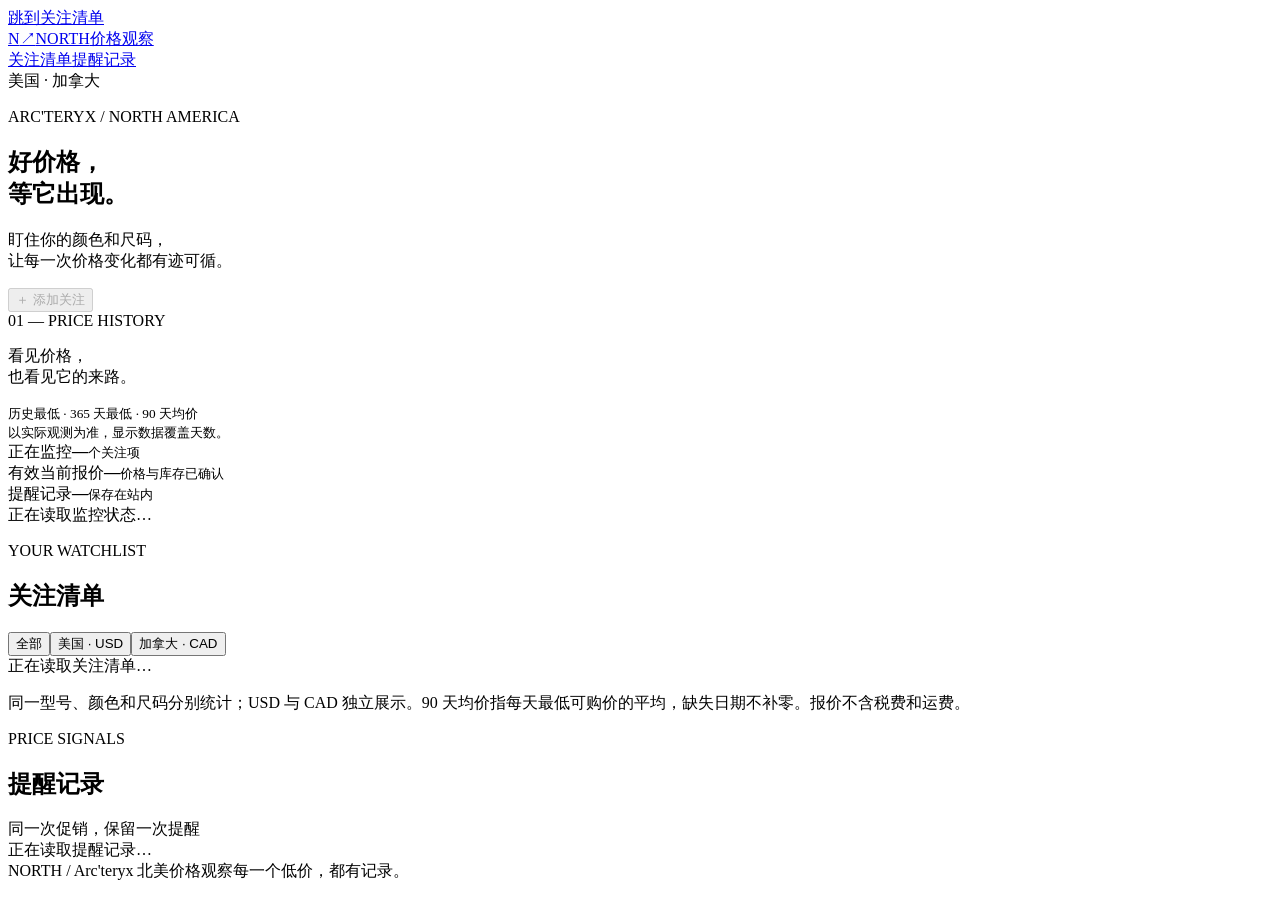
==== src/arcteryx_prices/static/index.html @ 857093c4 "Add North American price monitor and sourced buying guide" ====
<!doctype html>
<html lang="zh-CN">
<head>
  <meta charset="utf-8">
  <meta name="viewport" content="width=device-width, initial-scale=1">
  <meta name="theme-color" content="#203b31">
  <title>North · Arc'teryx 北美价格观察</title>
  <link rel="stylesheet" href="/style.css">
  <script defer src="/app.js"></script>
</head>
<body>
  <a class="skip-link" href="#watch-section">跳到关注清单</a>
  <header class="site-header">
    <a class="wordmark" href="/" aria-label="North 首页"><span class="brand-mark" aria-hidden="true">N<span>↗</span></span><span>NORTH<span class="brand-subtitle">价格观察</span></span></a>
    <nav aria-label="主导航"><a href="#watch-section">关注清单</a><a href="#alert-section">提醒记录</a></nav>
    <div class="region-label"><span class="small-dot" aria-hidden="true"></span>美国 · 加拿大</div>
  </header>

  <main>
    <section class="hero" aria-labelledby="page-title">
      <div class="hero-copy"><p class="eyebrow">ARC'TERYX / NORTH AMERICA</p><h1 id="page-title">好价格，<br>等它出现<span class="accent">。</span></h1><p class="hero-description">盯住你的颜色和尺码，<br class="mobile-break">让每一次价格变化都有迹可循。</p><button class="button button-primary" id="add-watch" type="button" disabled><span aria-hidden="true">＋</span> 添加关注</button></div>
      <aside class="hero-note" aria-label="价格统计说明"><div class="contour" aria-hidden="true"><span></span><span></span><span></span><span></span></div><div class="hero-note-content"><span class="note-index">01 — PRICE HISTORY</span><p>看见价格，<br>也看见它的来路。</p><small>历史最低 · 365 天最低 · 90 天均价<br>以实际观测为准，显示数据覆盖天数。</small></div></aside>
    </section>

    <div id="connection-message" class="connection-message" role="status" aria-live="polite" hidden></div>
    <div id="feedback" class="feedback" role="status" aria-live="polite" hidden></div>

    <section class="summary" aria-label="监控概况">
      <div class="summary-item"><span>正在监控</span><strong id="active-count">—</strong><small>个关注项</small></div>
      <div class="summary-item"><span>有效当前报价</span><strong id="fresh-count">—</strong><small>价格与库存已确认</small></div>
      <div class="summary-item"><span>提醒记录</span><strong id="alert-count">—</strong><small>保存在站内</small></div>
      <div class="summary-sync"><span class="sync-dot" id="sync-dot" aria-hidden="true"></span><span id="sync-label">正在读取监控状态…</span></div>
    </section>

    <section id="watch-section" class="watch-section" aria-labelledby="watch-title">
      <div class="section-heading"><div><p class="eyebrow">YOUR WATCHLIST</p><h2 id="watch-title">关注清单 <span id="watch-count" class="heading-count"></span></h2></div><div class="market-filter" role="group" aria-label="按市场筛选"><button class="filter active" type="button" data-market="all" aria-pressed="true">全部</button><button class="filter" type="button" data-market="US" aria-pressed="false">美国 · USD</button><button class="filter" type="button" data-market="CA" aria-pressed="false">加拿大 · CAD</button></div></div>
      <div id="watch-list" class="watch-list" aria-live="polite" aria-busy="true"><div class="loading-state">正在读取关注清单…</div></div>
      <p class="method-note">同一型号、颜色和尺码分别统计；USD 与 CAD 独立展示。90 天均价指每天最低可购价的平均，缺失日期不补零。报价不含税费和运费。</p>
    </section>

    <section id="alert-section" class="alert-section" aria-labelledby="alert-title"><div class="section-heading"><div><p class="eyebrow">PRICE SIGNALS</p><h2 id="alert-title">提醒记录</h2></div><span class="section-description">同一次促销，保留一次提醒</span></div><div id="alert-list" class="alert-list" aria-live="polite"><div class="loading-state">正在读取提醒记录…</div></div></section>
  </main>

  <footer class="site-footer"><span>NORTH / Arc'teryx 北美价格观察</span><span>每一个低价，都有记录。</span></footer>

  <dialog id="watch-dialog" aria-labelledby="dialog-title">
    <div class="dialog-heading"><div><p class="eyebrow">START WATCHING</p><h2 id="dialog-title">关注一个具体尺码</h2></div><button id="close-dialog" class="icon-button" type="button" aria-label="关闭添加关注窗口">×</button></div>
    <p class="dialog-description">粘贴 Arc'teryx 官网或 Outlet 的美国、加拿大商品链接，再选择你想关注的颜色和尺码。</p>
    <form id="watch-form">
      <div class="field"><label for="watch-url">商品链接</label><input id="watch-url" name="url" type="url" required autocomplete="url" placeholder="https://outlet.arcteryx.com/us/en/shop/…" aria-describedby="market-hint"><small id="market-hint">市场与币种将根据商品链接确定。</small></div>
      <div class="discovery-actions"><button id="discover-variants" class="button button-secondary" type="button" disabled>读取颜色和尺码 <span aria-hidden="true">↗</span></button><span id="discovery-status" role="status" aria-live="polite"></span></div>
      <div class="field" id="variant-field" hidden><label for="variant-select">选择具体颜色与尺码</label><select id="variant-select"><option value="">请选择一个变体</option></select><small>只列出页面中能够明确确认身份的变体。</small></div>
      <div class="field"><label for="watch-label">关注名称 <span class="optional">可选</span></label><input id="watch-label" name="label" maxlength="120" placeholder="给这件装备起个容易辨认的名字"></div>
      <details id="manual-fields" class="manual-fields"><summary>手动填写 SKU、颜色和尺码</summary><p>无法自动读取时，可根据商品页手动填写；后续检查仍需确认变体身份。</p>
      <div class="field"><label for="watch-sku">变体 SKU</label><input id="watch-sku" name="sku" required maxlength="160" spellcheck="false" placeholder="与目标颜色、尺码对应的完整 SKU"></div>
      <div class="form-row"><div class="field"><label for="watch-color">颜色</label><input id="watch-color" name="color" required maxlength="120" placeholder="与商品页中的颜色名称一致"></div><div class="field"><label for="watch-size">尺码</label><input id="watch-size" name="size" required maxlength="80" placeholder="例如 M 或 One Size"></div></div>
      </details>
      <div class="form-row"><div class="field"><label for="watch-rule">何时提醒我</label><select id="watch-rule" name="rule"><option value="target">达到目标价</option><option value="new_low">出现已观测新低</option><option value="restock">从缺货变为有货</option></select></div><div class="field"><label for="watch-interval">检查间隔</label><select id="watch-interval" name="interval_minutes"><option value="30">每 30 分钟</option><option value="60" selected>每 60 分钟</option><option value="120">每 2 小时</option><option value="1440">每天</option></select></div></div>
      <div class="field" id="target-field"><label for="watch-target" id="target-label">目标价</label><div class="price-input"><span id="target-currency">USD / CAD</span><input id="watch-target" name="target" type="text" inputmode="decimal" required pattern="[0-9]+([.][0-9]{1,2})?" placeholder="0.00" aria-describedby="target-hint"></div><small id="target-hint">商品单价，不含税费和运费。价格达到或低于目标时提醒。</small></div>
      <p id="rule-hint" class="rule-hint" hidden></p>
      <p id="form-error" class="form-error" role="alert" hidden></p>
      <div class="form-footer"><p>提醒会保存在本站的「提醒记录」中。</p><button id="save-watch" class="button button-primary" type="submit">开始关注 <span aria-hidden="true">↗</span></button></div>
    </form>
  </dialog>
</body>
</html>
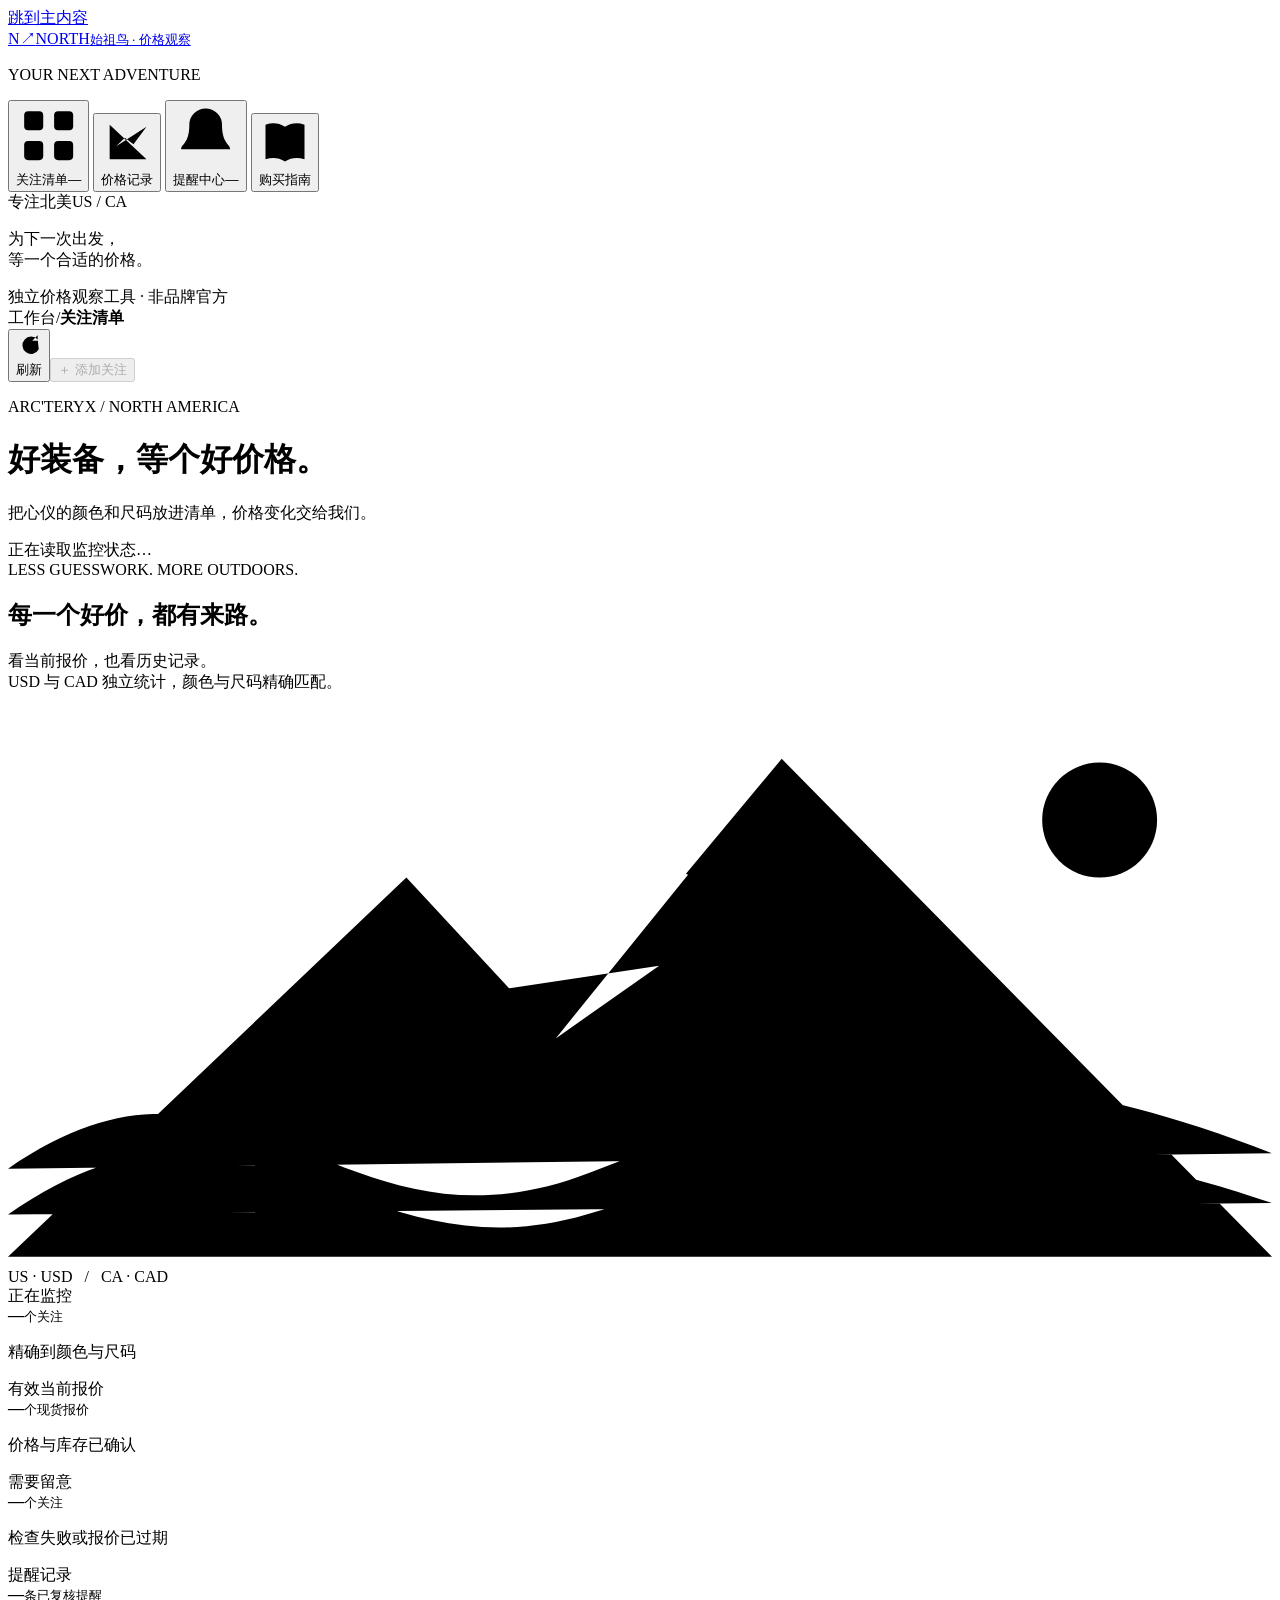
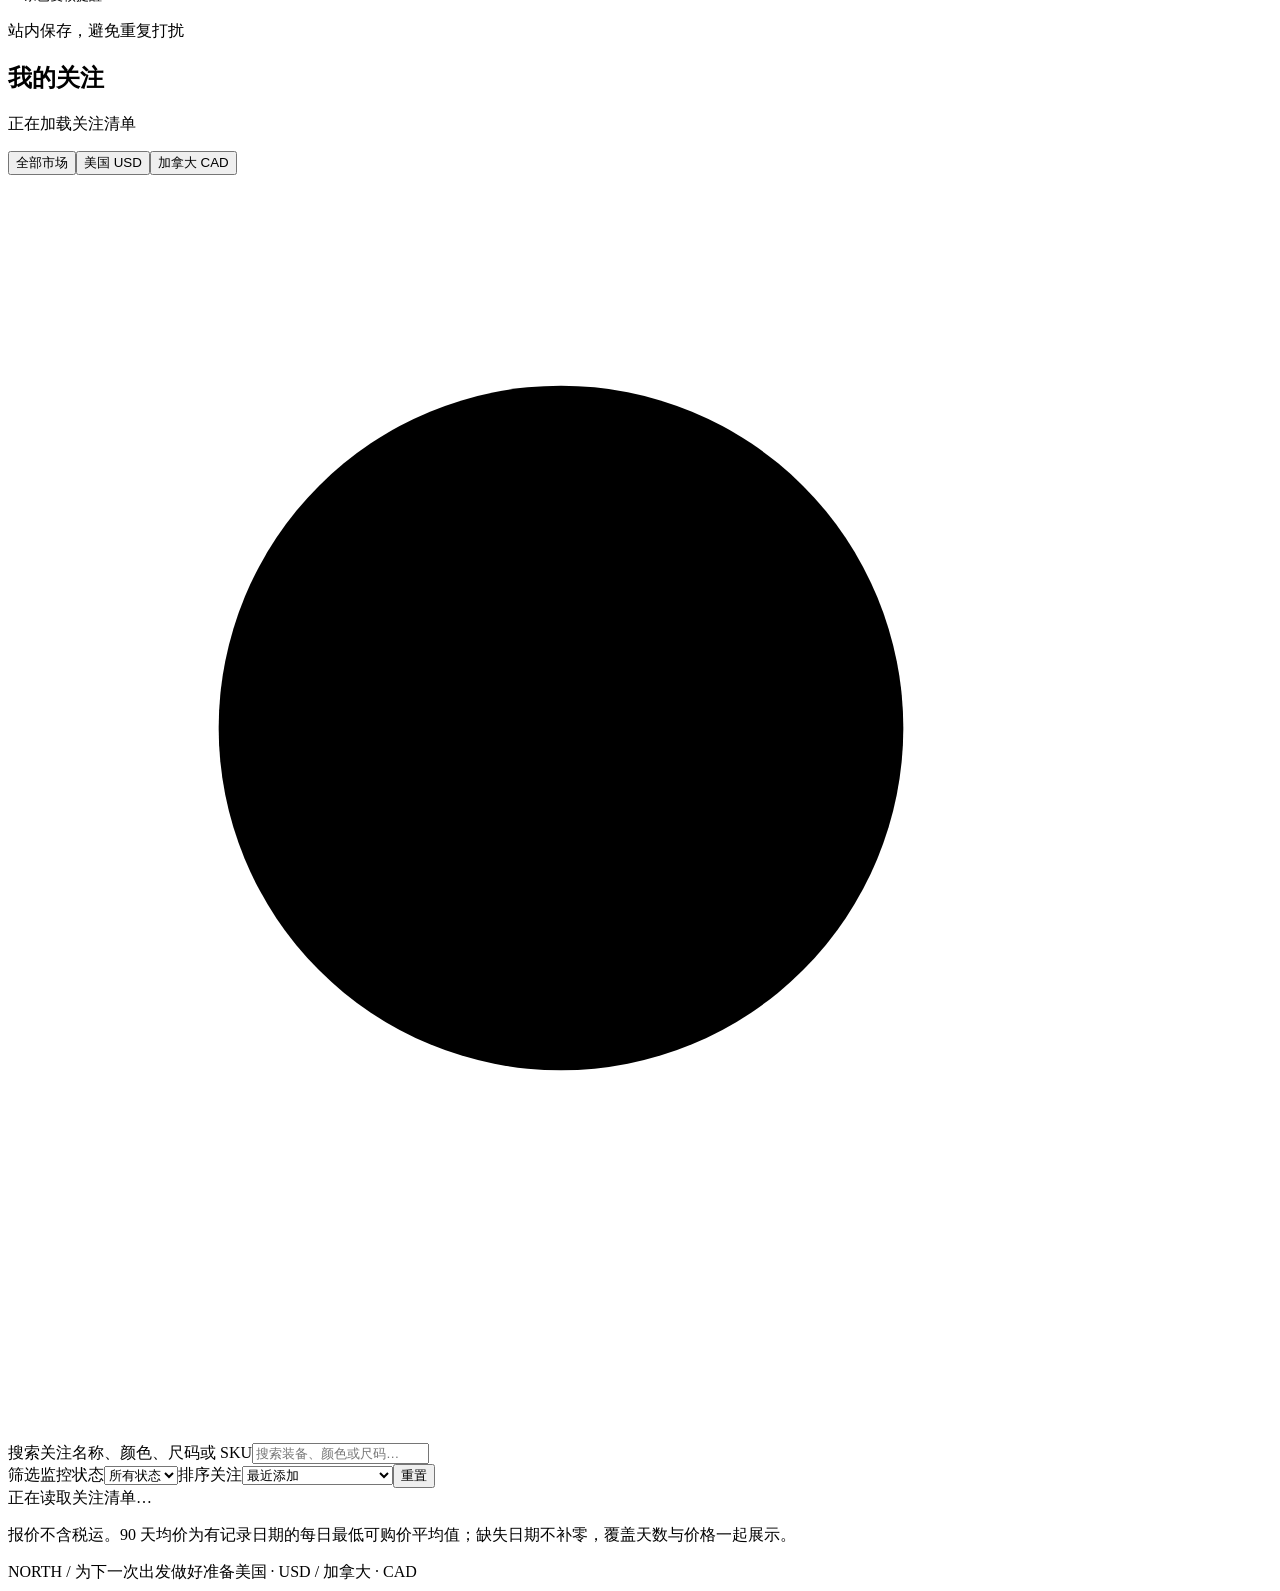
==== commit 2e8fea2c: "Build responsive monitoring dashboard with history and alert settings" ====
--- a/src/arcteryx_prices/static/index.html
+++ b/src/arcteryx_prices/static/index.html
@@ -3,64 +3,79 @@
 <head>
   <meta charset="utf-8">
   <meta name="viewport" content="width=device-width, initial-scale=1">
-  <meta name="theme-color" content="#203b31">
-  <title>North · Arc'teryx 北美价格观察</title>
+  <meta name="theme-color" content="#173d33">
+  <meta name="description" content="关注始祖鸟在美国与加拿大的具体颜色和尺码，查看价格历史，接收可靠的降价与补货提醒。">
+  <title>NORTH — 始祖鸟北美价格观察</title>
   <link rel="stylesheet" href="/style.css">
   <script defer src="/app.js"></script>
 </head>
 <body>
-  <a class="skip-link" href="#watch-section">跳到关注清单</a>
-  <header class="site-header">
-    <a class="wordmark" href="/" aria-label="North 首页"><span class="brand-mark" aria-hidden="true">N<span>↗</span></span><span>NORTH<span class="brand-subtitle">价格观察</span></span></a>
-    <nav aria-label="主导航"><a href="#watch-section">关注清单</a><a href="#alert-section">提醒记录</a></nav>
-    <div class="region-label"><span class="small-dot" aria-hidden="true"></span>美国 · 加拿大</div>
-  </header>
+  <a class="skip-link" href="#main-content">跳到主内容</a>
+  <aside class="sidebar" aria-label="工作台导航">
+    <a class="wordmark" href="#overview" aria-label="North 价格观察首页"><span class="brand-mark" aria-hidden="true">N↗</span><span>NORTH<small>始祖鸟 · 价格观察</small></span></a>
+    <p class="sidebar-caption">YOUR NEXT ADVENTURE</p>
+    <nav class="main-nav" aria-label="主导航">
+      <button class="nav-item active" type="button" data-view="overview" aria-current="page"><svg viewBox="0 0 24 24" aria-hidden="true"><rect x="3" y="3" width="7" height="7" rx="1.5"/><rect x="14" y="3" width="7" height="7" rx="1.5"/><rect x="3" y="14" width="7" height="7" rx="1.5"/><rect x="14" y="14" width="7" height="7" rx="1.5"/></svg><span>关注清单</span><span id="nav-watch-count" class="nav-count">—</span></button>
+      <button class="nav-item" type="button" data-view="history"><svg viewBox="0 0 24 24" aria-hidden="true"><path d="M4 4v16h17M7 14l4-4 4 3 6-8"/></svg><span>价格记录</span></button>
+      <button class="nav-item" type="button" data-view="alerts"><svg viewBox="0 0 24 24" aria-hidden="true"><path d="M18 8a6 6 0 0 0-12 0c0 7-3 7-3 9h18c0-2-3-2-3-9M9 21h6"/></svg><span>提醒中心</span><span id="nav-alert-count" class="nav-count">—</span></button>
+      <button class="nav-item" type="button" data-view="guide"><svg viewBox="0 0 24 24" aria-hidden="true"><path d="M12 5v16M12 5C9 3 6 3 3 4v16c3-1 6-1 9 1 3-2 6-2 9-1V4c-3-1-6-1-9 1Z"/></svg><span>购买指南</span></button>
+    </nav>
+    <div class="sidebar-bottom"><div class="scope-badge"><span class="small-dot" aria-hidden="true"></span>专注北美<span>US / CA</span></div><p>为下一次出发，<br>等一个合适的价格。</p><span class="sidebar-footnote">独立价格观察工具 · 非品牌官方</span></div>
+  </aside>
 
-  <main>
-    <section class="hero" aria-labelledby="page-title">
-      <div class="hero-copy"><p class="eyebrow">ARC'TERYX / NORTH AMERICA</p><h1 id="page-title">好价格，<br>等它出现<span class="accent">。</span></h1><p class="hero-description">盯住你的颜色和尺码，<br class="mobile-break">让每一次价格变化都有迹可循。</p><button class="button button-primary" id="add-watch" type="button" disabled><span aria-hidden="true">＋</span> 添加关注</button></div>
-      <aside class="hero-note" aria-label="价格统计说明"><div class="contour" aria-hidden="true"><span></span><span></span><span></span><span></span></div><div class="hero-note-content"><span class="note-index">01 — PRICE HISTORY</span><p>看见价格，<br>也看见它的来路。</p><small>历史最低 · 365 天最低 · 90 天均价<br>以实际观测为准，显示数据覆盖天数。</small></div></aside>
-    </section>
+  <div class="workspace">
+    <header class="topbar"><div class="breadcrumb"><span>工作台</span><span aria-hidden="true">/</span><strong id="view-title">关注清单</strong></div><div class="topbar-actions"><button id="refresh-state" type="button" class="compact-button refresh-button" aria-label="刷新监控状态"><svg viewBox="0 0 24 24" aria-hidden="true"><path d="M20 7a8 8 0 1 0 1 9M20 3v5h-5"/></svg><span>刷新</span></button><button class="button button-primary" id="add-watch" type="button" disabled><span aria-hidden="true">＋</span> 添加关注</button></div></header>
+    <main id="main-content" tabindex="-1">
+      <div class="page-intro"><div><p class="eyebrow">ARC'TERYX / NORTH AMERICA</p><h1>好装备，等个好价格<span>。</span></h1><p id="view-subtitle">把心仪的颜色和尺码放进清单，价格变化交给我们。</p></div><div class="sync-status"><span class="sync-dot" id="sync-dot" aria-hidden="true"></span><span id="sync-label">正在读取监控状态…</span></div></div>
+      <div id="connection-message" class="connection-message" role="status" aria-live="polite" hidden></div>
+      <div id="feedback" class="feedback" role="status" aria-live="polite" hidden></div>
 
-    <div id="connection-message" class="connection-message" role="status" aria-live="polite" hidden></div>
-    <div id="feedback" class="feedback" role="status" aria-live="polite" hidden></div>
+      <section class="view-panel" id="view-overview" aria-label="关注清单">
+        <div class="overview-banner"><div><span class="banner-kicker">LESS GUESSWORK. MORE OUTDOORS.</span><h2>每一个好价，都有来路。</h2><p>看当前报价，也看历史记录。<br class="mobile-break"> USD 与 CAD 独立统计，颜色与尺码精确匹配。</p></div><div class="banner-art" aria-hidden="true"><svg viewBox="0 0 330 145"><path d="M0 143 104 44 143 86 202 13 330 143M64 83l40-39 39 42 27-19M177 43l25-30 54 57-32-12-20 9-17-19M0 120c62-43 85 27 152 1s106-33 178-5M0 132c63-44 90 18 151 0s106-28 179-3"/><circle cx="285" cy="29" r="15"/></svg><span>US · USD &nbsp; / &nbsp; CA · CAD</span></div></div>
+        <section class="summary" aria-label="监控概况">
+          <div class="summary-item"><span>正在监控</span><div><strong id="active-count">—</strong><small>个关注</small></div><p>精确到颜色与尺码</p></div>
+          <div class="summary-item"><span>有效当前报价</span><div><strong id="fresh-count">—</strong><small>个现货报价</small></div><p>价格与库存已确认</p></div>
+          <div class="summary-item"><span>需要留意</span><div><strong id="attention-count">—</strong><small>个关注</small></div><p>检查失败或报价已过期</p></div>
+          <div class="summary-item"><span>提醒记录</span><div><strong id="alert-count">—</strong><small>条已复核提醒</small></div><p>站内保存，避免重复打扰</p></div>
+        </section>
+        <section id="watch-section" aria-labelledby="watch-title">
+          <div class="section-heading"><div><h2 id="watch-title">我的关注 <span id="watch-count" class="heading-count"></span></h2><p class="section-description" id="result-count">正在加载关注清单</p></div><div class="market-filter" role="group" aria-label="按市场筛选"><button class="filter active" type="button" data-market="all" aria-pressed="true">全部市场</button><button class="filter" type="button" data-market="US" aria-pressed="false">美国 <span>USD</span></button><button class="filter" type="button" data-market="CA" aria-pressed="false">加拿大 <span>CAD</span></button></div></div>
+          <div class="watch-toolbar"><div class="search-field"><svg viewBox="0 0 24 24" aria-hidden="true"><circle cx="10.5" cy="10.5" r="6.5"/><path d="m16 16 5 5"/></svg><label class="sr-only" for="watch-search">搜索关注名称、颜色、尺码或 SKU</label><input id="watch-search" type="search" placeholder="搜索装备、颜色或尺码…" autocomplete="off"></div><div class="toolbar-options"><label class="sr-only" for="status-filter">筛选监控状态</label><select id="status-filter"><option value="all">所有状态</option><option value="in_stock">当前有货</option><option value="out_of_stock">当前缺货</option><option value="attention">需要留意</option><option value="paused">已暂停</option></select><label class="sr-only" for="sort-watches">排序关注</label><select id="sort-watches"><option value="recent">最近添加</option><option value="name">名称排序</option><option value="price_asc">价格升序 · 按币种分组</option></select><button id="reset-filters" class="text-button" type="button">重置</button></div></div>
+          <div id="watch-list" class="watch-list" aria-busy="true"><div class="loading-state">正在读取关注清单…</div></div>
+          <p class="method-note">报价不含税运。90 天均价为有记录日期的每日最低可购价平均值；缺失日期不补零，覆盖天数与价格一起展示。</p>
+        </section>
+      </section>
 
-    <section class="summary" aria-label="监控概况">
-      <div class="summary-item"><span>正在监控</span><strong id="active-count">—</strong><small>个关注项</small></div>
-      <div class="summary-item"><span>有效当前报价</span><strong id="fresh-count">—</strong><small>价格与库存已确认</small></div>
-      <div class="summary-item"><span>提醒记录</span><strong id="alert-count">—</strong><small>保存在站内</small></div>
-      <div class="summary-sync"><span class="sync-dot" id="sync-dot" aria-hidden="true"></span><span id="sync-label">正在读取监控状态…</span></div>
-    </section>
+      <section class="view-panel" id="view-history" aria-labelledby="history-title" hidden><div class="section-heading"><div><p class="eyebrow">EVERY PRICE HAS A HISTORY</p><h2 id="history-title">价格记录</h2><p class="section-description">选一件装备，看看它的价格走过了哪些日子。</p></div></div><div class="history-picker"><label for="history-watch">选择关注的商品</label><select id="history-watch"><option value="">等待加载关注清单</option></select><span>市场、颜色和尺码分别记录</span></div><div id="history-content" class="history-panel"><div class="loading-state">正在读取价格记录…</div></div><div class="data-note"><span class="note-symbol" aria-hidden="true">i</span><p>“已观测最低”只代表开始追踪后的记录。数据未满 90 / 365 天时会显示实际覆盖天数，空白日期不代表零元或价格未变。</p></div></section>
 
-    <section id="watch-section" class="watch-section" aria-labelledby="watch-title">
-      <div class="section-heading"><div><p class="eyebrow">YOUR WATCHLIST</p><h2 id="watch-title">关注清单 <span id="watch-count" class="heading-count"></span></h2></div><div class="market-filter" role="group" aria-label="按市场筛选"><button class="filter active" type="button" data-market="all" aria-pressed="true">全部</button><button class="filter" type="button" data-market="US" aria-pressed="false">美国 · USD</button><button class="filter" type="button" data-market="CA" aria-pressed="false">加拿大 · CAD</button></div></div>
-      <div id="watch-list" class="watch-list" aria-live="polite" aria-busy="true"><div class="loading-state">正在读取关注清单…</div></div>
-      <p class="method-note">同一型号、颜色和尺码分别统计；USD 与 CAD 独立展示。90 天均价指每天最低可购价的平均，缺失日期不补零。报价不含税费和运费。</p>
-    </section>
+      <section class="view-panel" id="view-alerts" aria-labelledby="alert-title" hidden><div class="section-heading"><div><p class="eyebrow">PRICE SIGNALS</p><h2 id="alert-title">提醒中心</h2><p class="section-description">达到目标价、出现已观测新低，或心仪的尺码重新有货。</p></div><span class="pill">发送前再次核对价格与库存</span></div><div class="alerts-explainer"><span class="alert-explainer-icon" aria-hidden="true">↘</span><p>好消息，留在这里。<small>同一次促销只提醒一次。当前提醒保存在站内。</small></p></div><div id="alert-list" class="alert-list" aria-live="polite"><div class="loading-state">正在读取提醒记录…</div></div></section>
 
-    <section id="alert-section" class="alert-section" aria-labelledby="alert-title"><div class="section-heading"><div><p class="eyebrow">PRICE SIGNALS</p><h2 id="alert-title">提醒记录</h2></div><span class="section-description">同一次促销，保留一次提醒</span></div><div id="alert-list" class="alert-list" aria-live="polite"><div class="loading-state">正在读取提醒记录…</div></div></section>
-  </main>
-
-  <footer class="site-footer"><span>NORTH / Arc'teryx 北美价格观察</span><span>每一个低价，都有记录。</span></footer>
+      <section class="view-panel" id="view-guide" aria-labelledby="guide-title" hidden><div class="guide-intro"><p class="eyebrow">THE FIELD NOTES</p><h2 id="guide-title">买对，比买便宜更重要。</h2><p>从试穿、选渠道，到判断价格。<br>这是一份只关注美国与加拿大的购买笔记。</p><a class="button button-primary" href="https://github.com/Gink5814/arcteryx/blob/codex/north-america-price-monitor/docs/north-america-buying-guide.md" target="_blank" rel="noopener noreferrer">阅读完整攻略与来源 <span aria-hidden="true">↗</span></a></div><div class="guide-grid">
+        <article class="guide-card"><span class="guide-number">01</span><h3>先定用途，再确认版型</h3><p>带着实际内搭试穿，检查袖长、下摆和叠穿空间。同名款可能更新面料或版型，旧款评价也要核对版本。</p><a href="https://arcteryx.com/us/en/help/sizing" target="_blank" rel="noopener noreferrer">官方尺码与版型说明 ↗</a></article>
+        <article class="guide-card"><span class="guide-number">02</span><h3>Outlet 低价，先看退货条件</h3><p>北美官方 Outlet 购买通常为 Final Sale。拿不准尺码时，应把可退货性也计入成本。</p><a href="https://arcteryx.com/us/en/help/terms-and-conditions" target="_blank" rel="noopener noreferrer">官方销售与退货条款 ↗</a></article>
+        <article class="guide-card"><span class="guide-number">03</span><h3>USD 和 CAD，分开看</h3><p>先比较当地站的结账总价。跨境订单还要核对汇率、银行费用、税运与配送资格，数字更小不一定更划算。</p><a href="https://arcteryx.com/ca/en/help/shipping" target="_blank" rel="noopener noreferrer">加拿大官方配送说明 ↗</a></article>
+        <article class="guide-card"><span class="guide-number">04</span><h3>等目标价，也给出发留余量</h3><p>设置自己愿意支付的价格，不依赖未经核实的固定折扣日历。官网不提供购买后价差调整，付款前再次核对条款。</p><a href="https://arcteryx.com/us/en/help/faq" target="_blank" rel="noopener noreferrer">官方常见问题与价差政策 ↗</a></article>
+      </div><p class="method-note">依据 2026-10-26 核实的官方资料整理，具体政策以购买时适用条款为准。完整攻略区分官方规则、用户个案与我们的建议，并附 14 个已读取来源。</p></section>
+    </main>
+    <footer class="site-footer"><span>NORTH <span class="footer-separator">/</span> 为下一次出发做好准备</span><span>美国 · USD <span class="footer-separator">/</span> 加拿大 · CAD</span></footer>
+  </div>
 
   <dialog id="watch-dialog" aria-labelledby="dialog-title">
-    <div class="dialog-heading"><div><p class="eyebrow">START WATCHING</p><h2 id="dialog-title">关注一个具体尺码</h2></div><button id="close-dialog" class="icon-button" type="button" aria-label="关闭添加关注窗口">×</button></div>
-    <p class="dialog-description">粘贴 Arc'teryx 官网或 Outlet 的美国、加拿大商品链接，再选择你想关注的颜色和尺码。</p>
+    <div class="dialog-heading"><div><p class="eyebrow">ADD TO YOUR WATCHLIST</p><h2 id="dialog-title">下一件心仪的装备</h2></div><button id="close-dialog" class="icon-button" type="button" aria-label="关闭添加关注窗口">×</button></div>
+    <p class="dialog-description">粘贴官网或 Outlet 的美国、加拿大商品链接，再选择具体颜色和尺码。</p>
     <form id="watch-form">
-      <div class="field"><label for="watch-url">商品链接</label><input id="watch-url" name="url" type="url" required autocomplete="url" placeholder="https://outlet.arcteryx.com/us/en/shop/…" aria-describedby="market-hint"><small id="market-hint">市场与币种将根据商品链接确定。</small></div>
+      <div class="field"><label for="watch-url">商品链接</label><input id="watch-url" name="url" type="url" required autocomplete="url" placeholder="https://arcteryx.com/us/en/shop/…" aria-describedby="market-hint"><small id="market-hint">市场与币种将根据商品链接确定。</small></div>
       <div class="discovery-actions"><button id="discover-variants" class="button button-secondary" type="button" disabled>读取颜色和尺码 <span aria-hidden="true">↗</span></button><span id="discovery-status" role="status" aria-live="polite"></span></div>
-      <div class="field" id="variant-field" hidden><label for="variant-select">选择具体颜色与尺码</label><select id="variant-select"><option value="">请选择一个变体</option></select><small>只列出页面中能够明确确认身份的变体。</small></div>
-      <div class="field"><label for="watch-label">关注名称 <span class="optional">可选</span></label><input id="watch-label" name="label" maxlength="120" placeholder="给这件装备起个容易辨认的名字"></div>
-      <details id="manual-fields" class="manual-fields"><summary>手动填写 SKU、颜色和尺码</summary><p>无法自动读取时，可根据商品页手动填写；后续检查仍需确认变体身份。</p>
-      <div class="field"><label for="watch-sku">变体 SKU</label><input id="watch-sku" name="sku" required maxlength="160" spellcheck="false" placeholder="与目标颜色、尺码对应的完整 SKU"></div>
-      <div class="form-row"><div class="field"><label for="watch-color">颜色</label><input id="watch-color" name="color" required maxlength="120" placeholder="与商品页中的颜色名称一致"></div><div class="field"><label for="watch-size">尺码</label><input id="watch-size" name="size" required maxlength="80" placeholder="例如 M 或 One Size"></div></div>
-      </details>
-      <div class="form-row"><div class="field"><label for="watch-rule">何时提醒我</label><select id="watch-rule" name="rule"><option value="target">达到目标价</option><option value="new_low">出现已观测新低</option><option value="restock">从缺货变为有货</option></select></div><div class="field"><label for="watch-interval">检查间隔</label><select id="watch-interval" name="interval_minutes"><option value="30">每 30 分钟</option><option value="60" selected>每 60 分钟</option><option value="120">每 2 小时</option><option value="1440">每天</option></select></div></div>
-      <div class="field" id="target-field"><label for="watch-target" id="target-label">目标价</label><div class="price-input"><span id="target-currency">USD / CAD</span><input id="watch-target" name="target" type="text" inputmode="decimal" required pattern="[0-9]+([.][0-9]{1,2})?" placeholder="0.00" aria-describedby="target-hint"></div><small id="target-hint">商品单价，不含税费和运费。价格达到或低于目标时提醒。</small></div>
-      <p id="rule-hint" class="rule-hint" hidden></p>
-      <p id="form-error" class="form-error" role="alert" hidden></p>
-      <div class="form-footer"><p>提醒会保存在本站的「提醒记录」中。</p><button id="save-watch" class="button button-primary" type="submit">开始关注 <span aria-hidden="true">↗</span></button></div>
+      <div class="field" id="variant-field" hidden><label for="variant-select">选择颜色与尺码</label><select id="variant-select"><option value="">请选择一个变体</option></select><small>只列出页面中能够明确确认身份的变体。</small></div>
+      <div class="field"><label for="watch-label">关注名称 <span class="optional">可选</span></label><input id="watch-label" name="label" maxlength="120" placeholder="例如：下次徒步的防雨外套"></div>
+      <details id="manual-fields" class="manual-fields"><summary>手动填写商品信息</summary><p>无法自动读取时，可按商品页填写 SKU、颜色和尺码，后续检查仍会确认身份。</p><div class="field"><label for="watch-sku">变体 SKU</label><input id="watch-sku" name="sku" required maxlength="160" spellcheck="false" placeholder="与颜色和尺码对应的完整 SKU"></div><div class="form-row"><div class="field"><label for="watch-color">颜色</label><input id="watch-color" name="color" required maxlength="120" placeholder="商品页上的颜色名称"></div><div class="field"><label for="watch-size">尺码</label><input id="watch-size" name="size" required maxlength="80" placeholder="例如 M 或 One Size"></div></div></details>
+      <div class="form-row"><div class="field"><label for="watch-rule">何时提醒</label><select id="watch-rule" name="rule"><option value="target">达到目标价</option><option value="new_low">出现已观测新低</option><option value="restock">从缺货变为有货</option></select></div><div class="field"><label for="watch-interval">检查频率</label><select id="watch-interval" name="interval_minutes"><option value="30">每 30 分钟</option><option value="60" selected>每 60 分钟</option><option value="120">每 2 小时</option><option value="1440">每天</option></select></div></div>
+      <div class="field" id="target-field"><label for="watch-target" id="target-label">目标价</label><div class="price-input"><span id="target-currency">USD / CAD</span><input id="watch-target" name="target" type="text" inputmode="decimal" required pattern="[0-9]+([.][0-9]{1,2})?" placeholder="0.00" aria-describedby="target-hint"></div><small id="target-hint">商品单价，不含税运。达到或低于目标时提醒。</small></div>
+      <p id="rule-hint" class="rule-hint" hidden></p><p id="form-error" class="form-error" role="alert" hidden></p>
+      <div class="form-footer"><p>提醒保存在本站的提醒中心。</p><button id="save-watch" class="button button-primary" type="submit">开始关注 <span aria-hidden="true">↗</span></button></div>
     </form>
   </dialog>
+
+  <dialog id="settings-dialog" aria-labelledby="settings-title"><div class="dialog-heading"><div><p class="eyebrow">MAKE IT YOURS</p><h2 id="settings-title">提醒设置</h2></div><button id="close-settings" class="icon-button" type="button" aria-label="关闭提醒设置">×</button></div><p id="settings-watch-name" class="dialog-description"></p><form id="settings-form"><div class="field"><label for="settings-rule">何时提醒</label><select id="settings-rule"><option value="target">达到目标价</option><option value="new_low">出现已观测新低</option><option value="restock">从缺货变为有货</option></select></div><div class="field" id="settings-target-field"><label for="settings-target">目标价 <span class="optional">补货提醒可不填</span></label><div class="price-input"><span id="settings-target-currency">USD / CAD</span><input id="settings-target" type="text" inputmode="decimal" pattern="[0-9]+([.][0-9]{1,2})?" placeholder="0.00"></div><small id="settings-target-hint">达到目标价并通过复核时提醒。</small></div><div class="field"><label for="settings-interval">检查频率</label><select id="settings-interval"><option value="30">每 30 分钟</option><option value="60">每 60 分钟</option><option value="120">每 2 小时</option><option value="1440">每天</option></select></div><p id="settings-error" class="form-error" role="alert" hidden></p><div class="form-footer"><p>修改后按新的规则继续监控。</p><button id="save-settings" class="button button-primary" type="submit">保存设置</button></div></form></dialog>
 </body>
 </html>
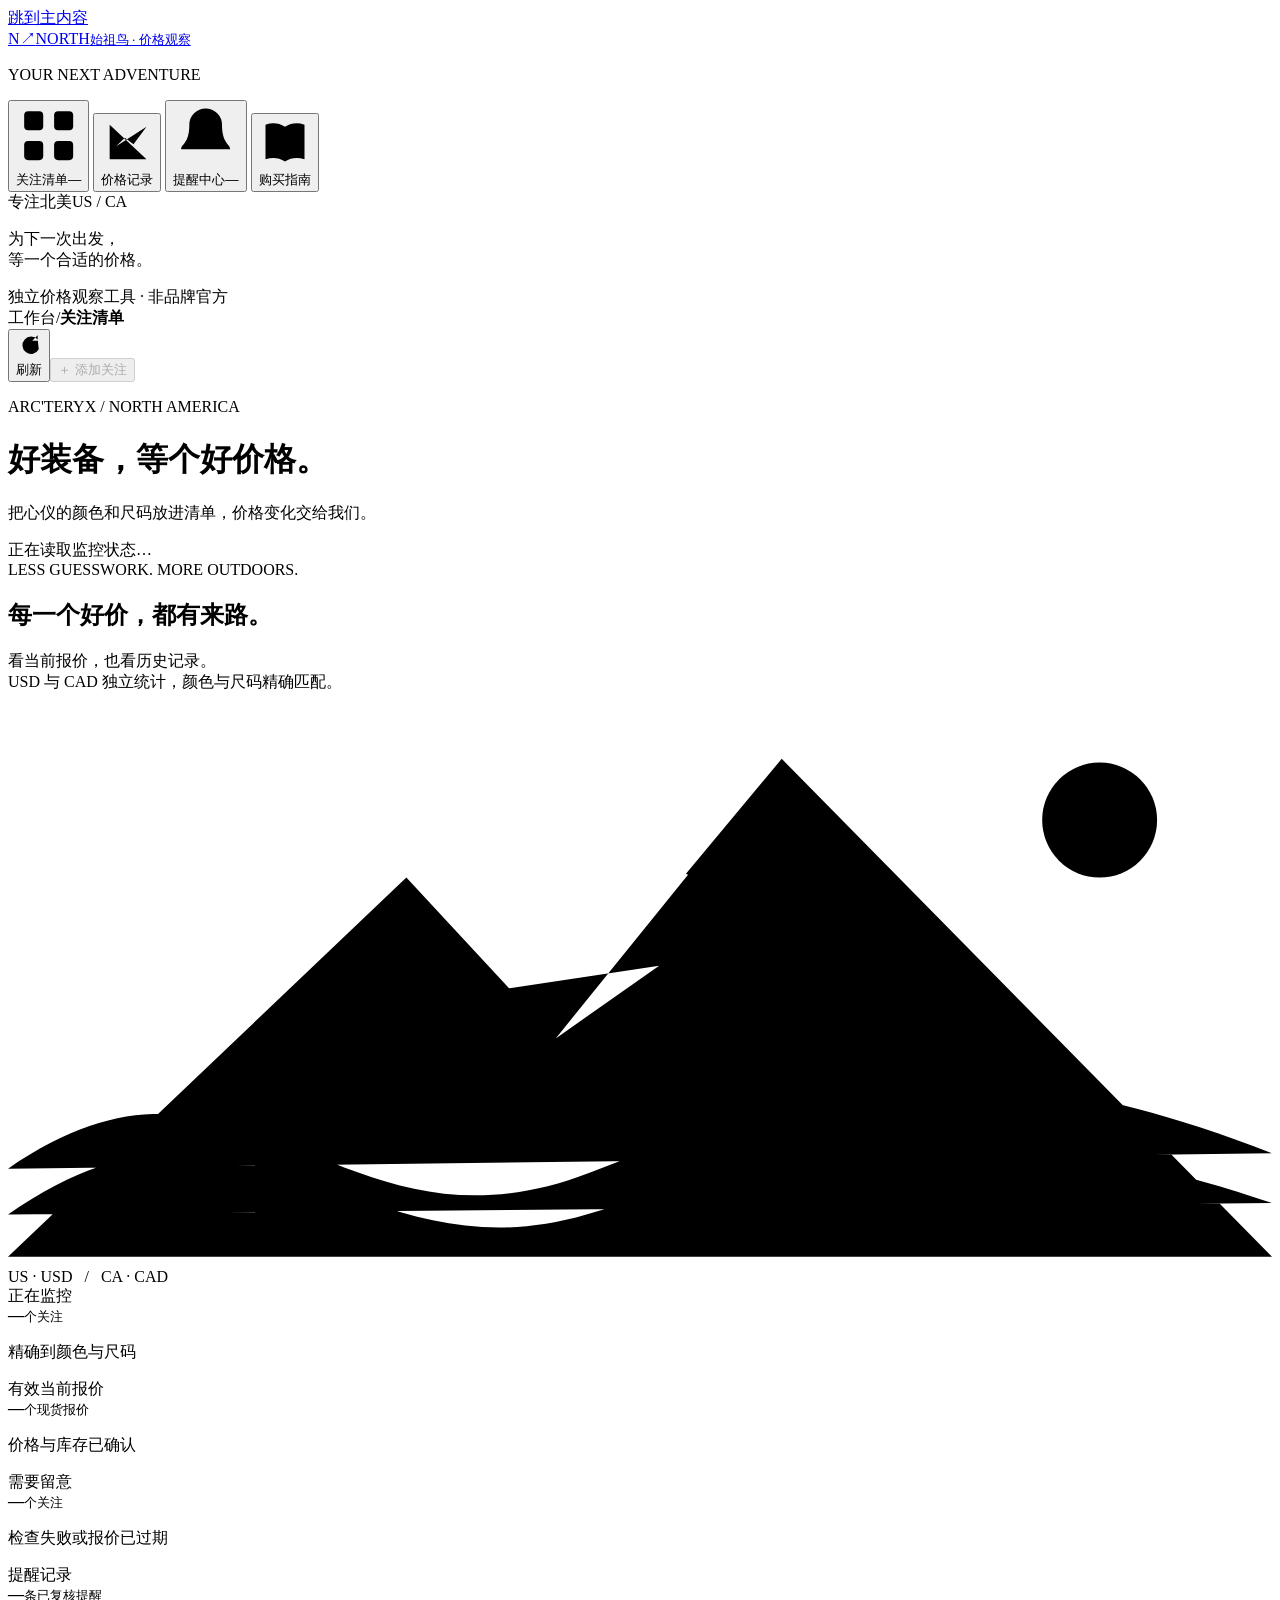
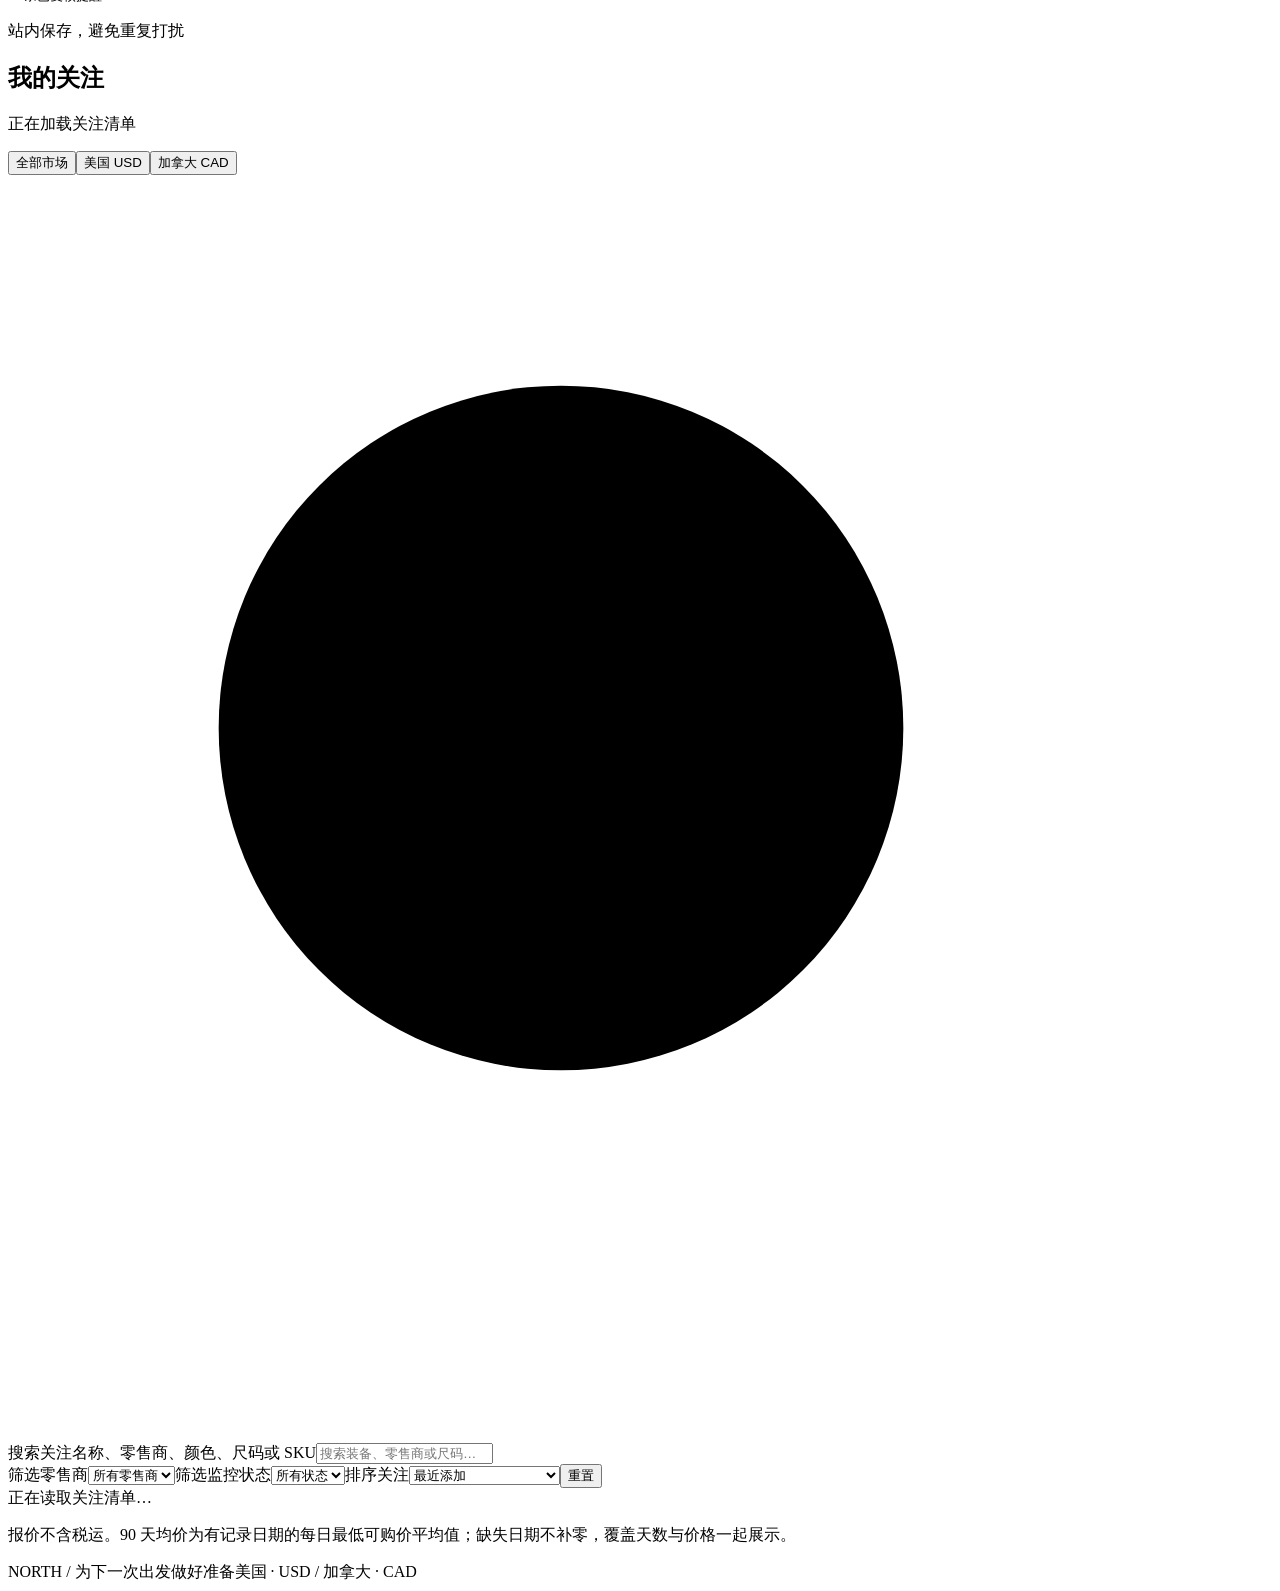
==== commit ecd59775: "Add REI monitoring and sourced historical price references" ====
--- a/src/arcteryx_prices/static/index.html
+++ b/src/arcteryx_prices/static/index.html
@@ -40,13 +40,13 @@
         </section>
         <section id="watch-section" aria-labelledby="watch-title">
           <div class="section-heading"><div><h2 id="watch-title">我的关注 <span id="watch-count" class="heading-count"></span></h2><p class="section-description" id="result-count">正在加载关注清单</p></div><div class="market-filter" role="group" aria-label="按市场筛选"><button class="filter active" type="button" data-market="all" aria-pressed="true">全部市场</button><button class="filter" type="button" data-market="US" aria-pressed="false">美国 <span>USD</span></button><button class="filter" type="button" data-market="CA" aria-pressed="false">加拿大 <span>CAD</span></button></div></div>
-          <div class="watch-toolbar"><div class="search-field"><svg viewBox="0 0 24 24" aria-hidden="true"><circle cx="10.5" cy="10.5" r="6.5"/><path d="m16 16 5 5"/></svg><label class="sr-only" for="watch-search">搜索关注名称、颜色、尺码或 SKU</label><input id="watch-search" type="search" placeholder="搜索装备、颜色或尺码…" autocomplete="off"></div><div class="toolbar-options"><label class="sr-only" for="status-filter">筛选监控状态</label><select id="status-filter"><option value="all">所有状态</option><option value="in_stock">当前有货</option><option value="out_of_stock">当前缺货</option><option value="attention">需要留意</option><option value="paused">已暂停</option></select><label class="sr-only" for="sort-watches">排序关注</label><select id="sort-watches"><option value="recent">最近添加</option><option value="name">名称排序</option><option value="price_asc">价格升序 · 按币种分组</option></select><button id="reset-filters" class="text-button" type="button">重置</button></div></div>
+          <div class="watch-toolbar"><div class="search-field"><svg viewBox="0 0 24 24" aria-hidden="true"><circle cx="10.5" cy="10.5" r="6.5"/><path d="m16 16 5 5"/></svg><label class="sr-only" for="watch-search">搜索关注名称、零售商、颜色、尺码或 SKU</label><input id="watch-search" type="search" placeholder="搜索装备、零售商或尺码…" autocomplete="off"></div><div class="toolbar-options"><label class="sr-only" for="retailer-filter">筛选零售商</label><select id="retailer-filter"><option value="all">所有零售商</option></select><label class="sr-only" for="status-filter">筛选监控状态</label><select id="status-filter"><option value="all">所有状态</option><option value="in_stock">当前有货</option><option value="out_of_stock">当前缺货</option><option value="attention">需要留意</option><option value="paused">已暂停</option></select><label class="sr-only" for="sort-watches">排序关注</label><select id="sort-watches"><option value="recent">最近添加</option><option value="name">名称排序</option><option value="price_asc">价格升序 · 按币种分组</option></select><button id="reset-filters" class="text-button" type="button">重置</button></div></div>
           <div id="watch-list" class="watch-list" aria-busy="true"><div class="loading-state">正在读取关注清单…</div></div>
           <p class="method-note">报价不含税运。90 天均价为有记录日期的每日最低可购价平均值；缺失日期不补零，覆盖天数与价格一起展示。</p>
         </section>
       </section>
 
-      <section class="view-panel" id="view-history" aria-labelledby="history-title" hidden><div class="section-heading"><div><p class="eyebrow">EVERY PRICE HAS A HISTORY</p><h2 id="history-title">价格记录</h2><p class="section-description">选一件装备，看看它的价格走过了哪些日子。</p></div></div><div class="history-picker"><label for="history-watch">选择关注的商品</label><select id="history-watch"><option value="">等待加载关注清单</option></select><span>市场、颜色和尺码分别记录</span></div><div id="history-content" class="history-panel"><div class="loading-state">正在读取价格记录…</div></div><div class="data-note"><span class="note-symbol" aria-hidden="true">i</span><p>“已观测最低”只代表开始追踪后的记录。数据未满 90 / 365 天时会显示实际覆盖天数，空白日期不代表零元或价格未变。</p></div></section>
+      <section class="view-panel" id="view-history" aria-labelledby="history-title" hidden><div class="section-heading"><div><p class="eyebrow">EVERY PRICE HAS A HISTORY</p><h2 id="history-title">价格记录</h2><p class="section-description">选一件装备，看看它的价格走过了哪些日子。</p></div></div><div class="history-picker"><label for="history-watch">选择关注的商品</label><select id="history-watch"><option value="">等待加载关注清单</option></select><span>市场、颜色和尺码分别记录</span></div><div id="history-content" class="history-panel"><div class="loading-state">正在读取价格记录…</div></div><div class="data-note"><span class="note-symbol" aria-hidden="true">i</span><p>“已观测最低”仅来自已保存、可比的价格记录，包括通过核验的历史快照。数据未满 90 / 365 天时会显示实际覆盖天数，空白日期不代表零元或价格未变。</p></div><section class="historical-evidence" aria-labelledby="evidence-title"><div class="section-heading"><div><p class="eyebrow">FROM THE SOURCES</p><h2 id="evidence-title">历史促销参考</h2><p class="section-description">以下来源独立于上方选择的关注项。保留原帖发布时间、报道的促销价、购买条件与出处；帖子后来可能编辑，不等于该日的零售商快照。</p></div><div class="evidence-controls"><span id="evidence-count" class="pill">0 条来源记录</span><label class="sr-only" for="evidence-market">筛选历史来源市场</label><select id="evidence-market"><option value="all">全部市场</option><option value="US">美国 · USD</option><option value="CA">加拿大 · CAD</option></select></div></div><p class="method-note">只有能确认具体型号、颜色、尺码与购买条件的记录，才会计入对应关注的指标。款式级报道或条件不完整的促销记录单独展示，不用于补齐曲线。</p><div id="historical-evidence-list" class="evidence-list"><p class="evidence-empty">正在读取历史来源…</p></div></section></section>
 
       <section class="view-panel" id="view-alerts" aria-labelledby="alert-title" hidden><div class="section-heading"><div><p class="eyebrow">PRICE SIGNALS</p><h2 id="alert-title">提醒中心</h2><p class="section-description">达到目标价、出现已观测新低，或心仪的尺码重新有货。</p></div><span class="pill">发送前再次核对价格与库存</span></div><div class="alerts-explainer"><span class="alert-explainer-icon" aria-hidden="true">↘</span><p>好消息，留在这里。<small>同一次促销只提醒一次。当前提醒保存在站内。</small></p></div><div id="alert-list" class="alert-list" aria-live="polite"><div class="loading-state">正在读取提醒记录…</div></div></section>
 
@@ -62,7 +62,7 @@
 
   <dialog id="watch-dialog" aria-labelledby="dialog-title">
     <div class="dialog-heading"><div><p class="eyebrow">ADD TO YOUR WATCHLIST</p><h2 id="dialog-title">下一件心仪的装备</h2></div><button id="close-dialog" class="icon-button" type="button" aria-label="关闭添加关注窗口">×</button></div>
-    <p class="dialog-description">粘贴官网或 Outlet 的美国、加拿大商品链接，再选择具体颜色和尺码。</p>
+    <p id="supported-source-hint" class="dialog-description">粘贴北美商品链接，再选择具体颜色和尺码。当前支持 Arc’teryx 美国 / 加拿大官网与 Outlet，以及 REI Co-op 美国站。</p>
     <form id="watch-form">
       <div class="field"><label for="watch-url">商品链接</label><input id="watch-url" name="url" type="url" required autocomplete="url" placeholder="https://arcteryx.com/us/en/shop/…" aria-describedby="market-hint"><small id="market-hint">市场与币种将根据商品链接确定。</small></div>
       <div class="discovery-actions"><button id="discover-variants" class="button button-secondary" type="button" disabled>读取颜色和尺码 <span aria-hidden="true">↗</span></button><span id="discovery-status" role="status" aria-live="polite"></span></div>
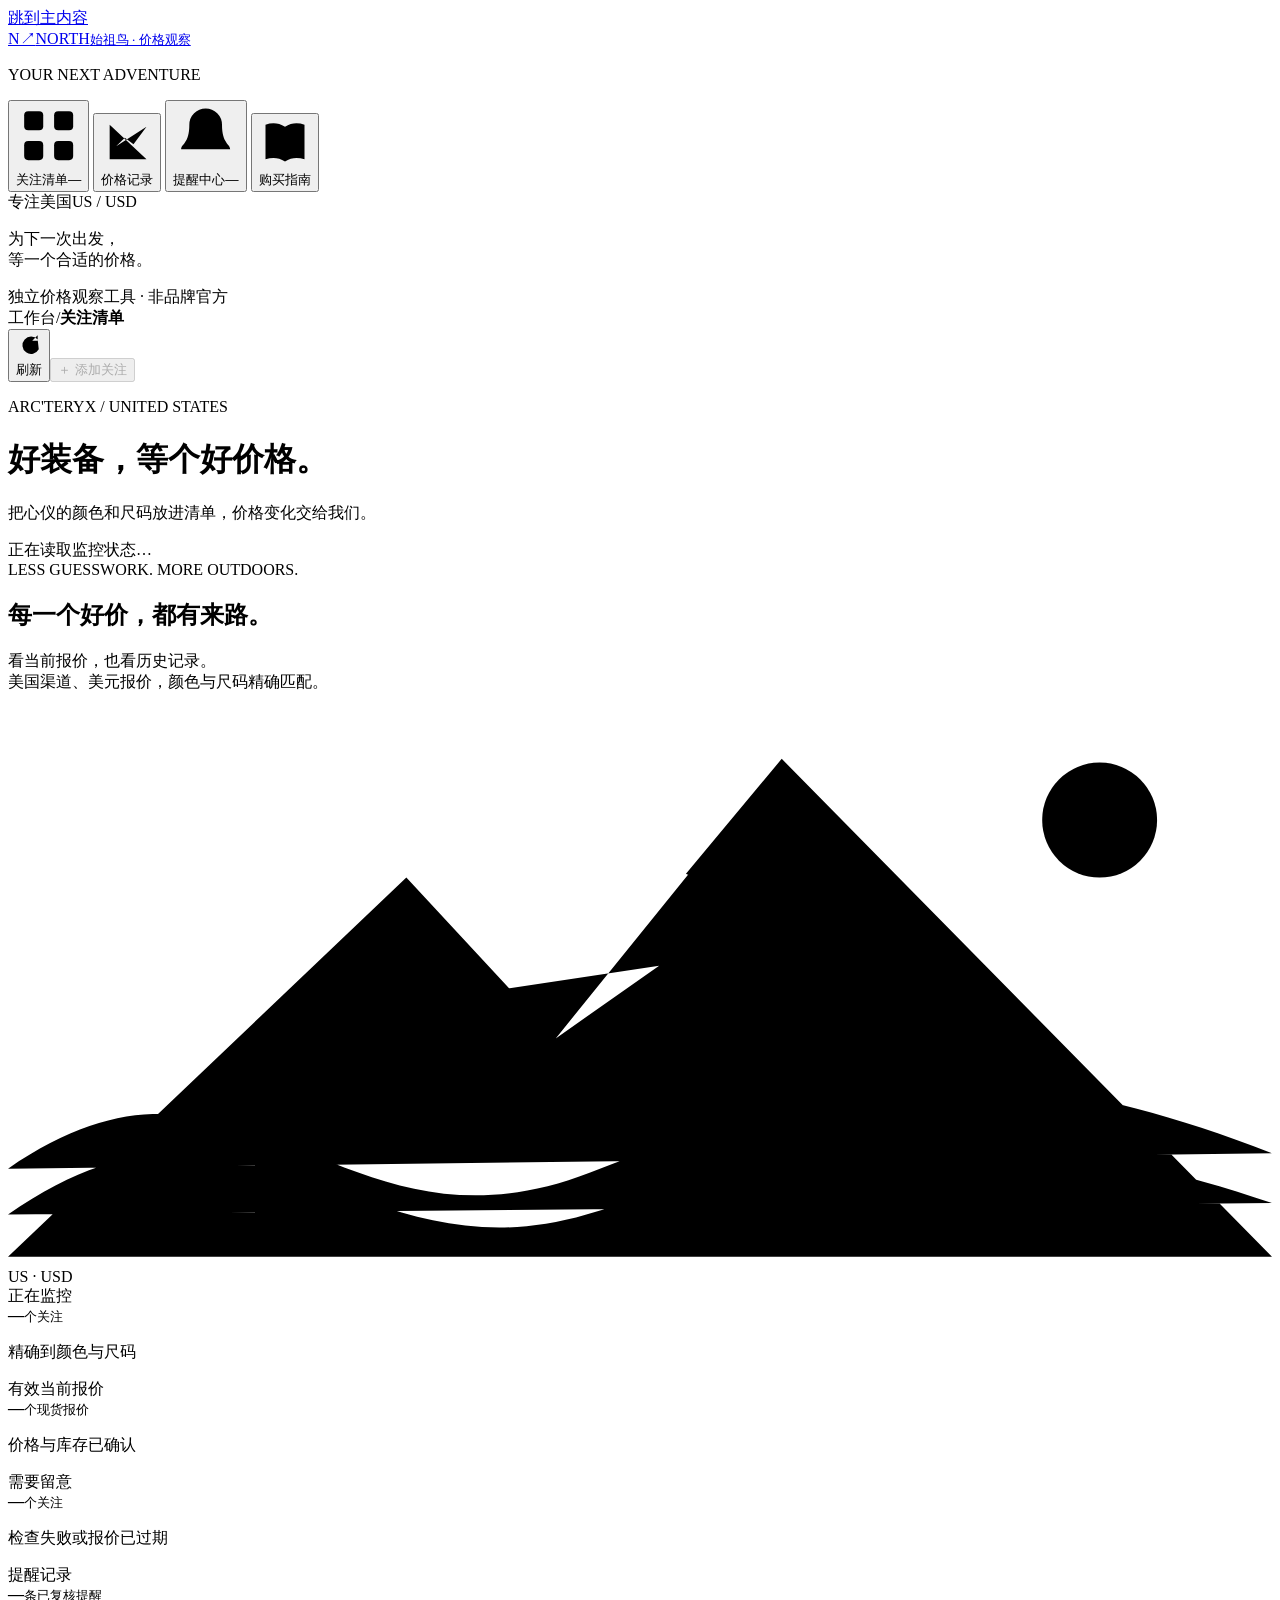
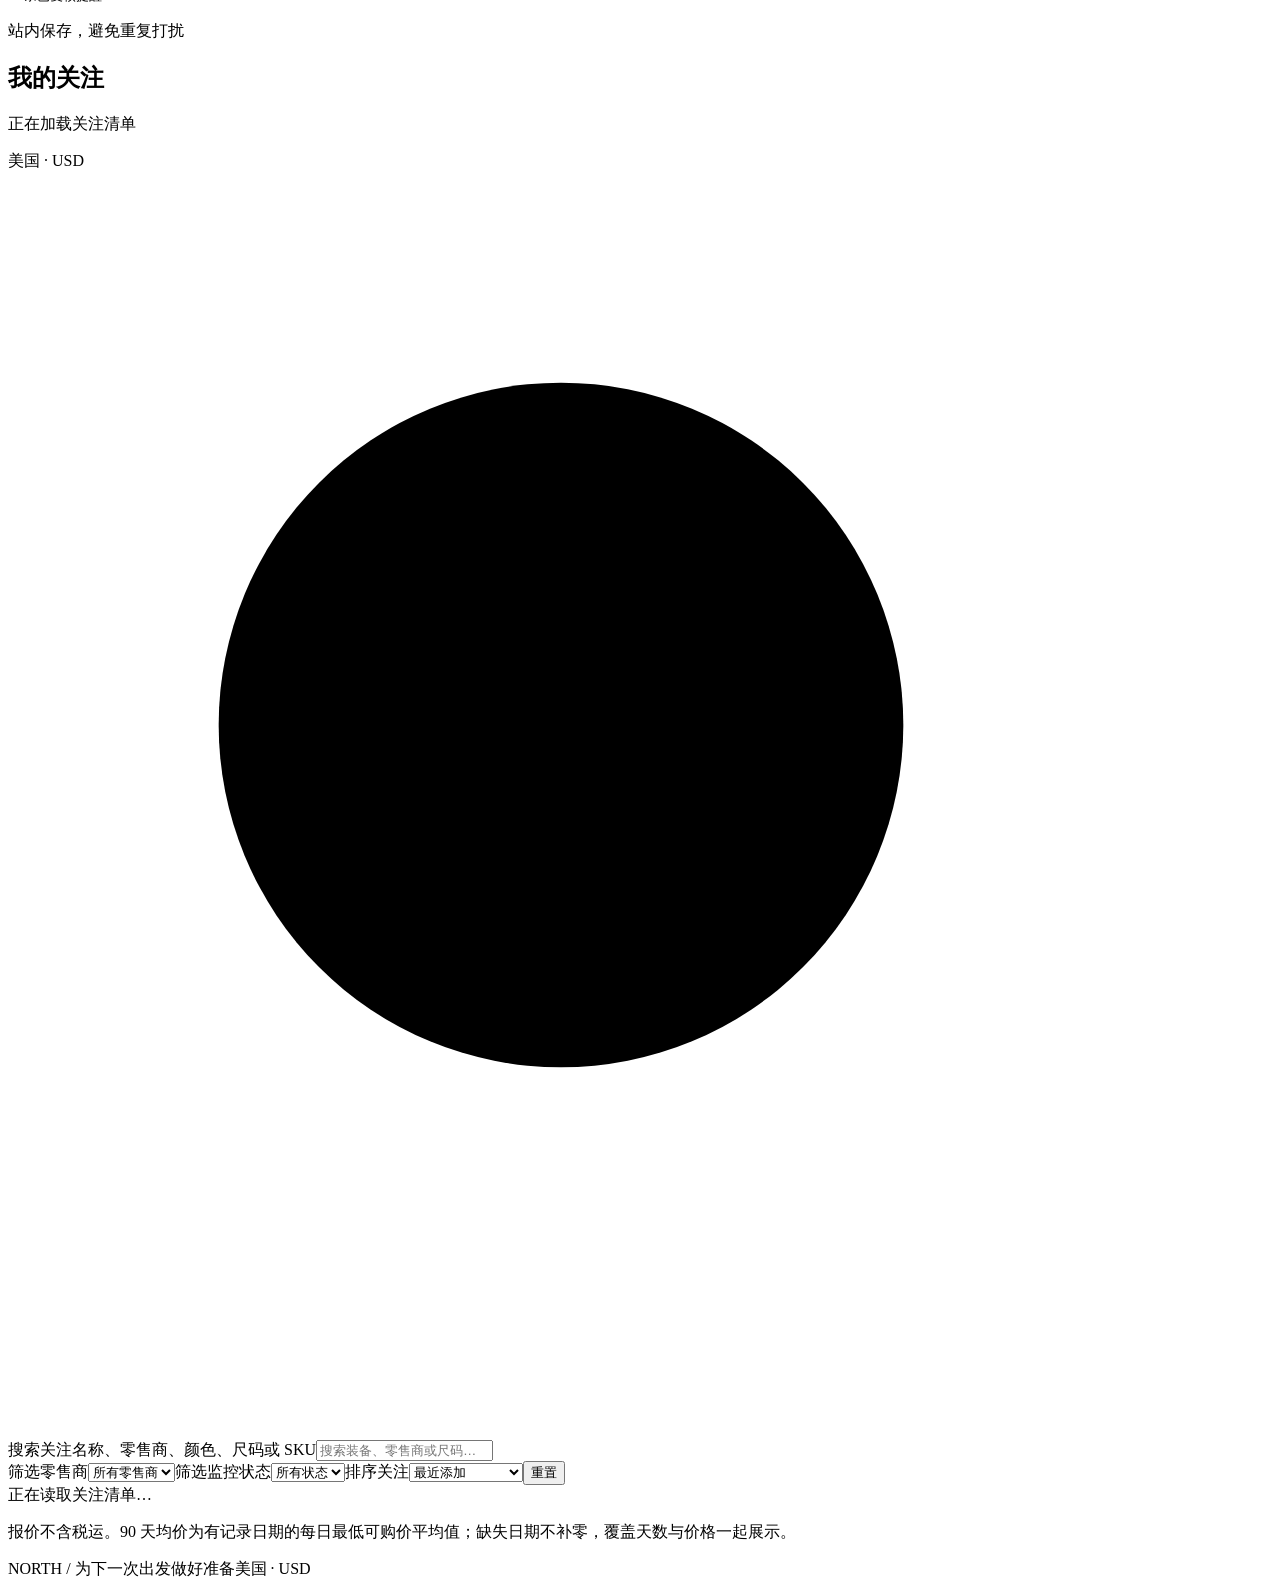
==== commit 08ec4d8b: "Restrict monitoring and dashboard to US prices" ====
--- a/src/arcteryx_prices/static/index.html
+++ b/src/arcteryx_prices/static/index.html
@@ -4,8 +4,8 @@
   <meta charset="utf-8">
   <meta name="viewport" content="width=device-width, initial-scale=1">
   <meta name="theme-color" content="#173d33">
-  <meta name="description" content="关注始祖鸟在美国与加拿大的具体颜色和尺码，查看价格历史，接收可靠的降价与补货提醒。">
-  <title>NORTH — 始祖鸟北美价格观察</title>
+  <meta name="description" content="关注始祖鸟在美国的具体颜色和尺码，查看价格历史，接收可靠的降价与补货提醒。">
+  <title>NORTH — 始祖鸟美国价格观察</title>
   <link rel="stylesheet" href="/style.css">
   <script defer src="/app.js"></script>
 </head>
@@ -20,18 +20,18 @@
       <button class="nav-item" type="button" data-view="alerts"><svg viewBox="0 0 24 24" aria-hidden="true"><path d="M18 8a6 6 0 0 0-12 0c0 7-3 7-3 9h18c0-2-3-2-3-9M9 21h6"/></svg><span>提醒中心</span><span id="nav-alert-count" class="nav-count">—</span></button>
       <button class="nav-item" type="button" data-view="guide"><svg viewBox="0 0 24 24" aria-hidden="true"><path d="M12 5v16M12 5C9 3 6 3 3 4v16c3-1 6-1 9 1 3-2 6-2 9-1V4c-3-1-6-1-9 1Z"/></svg><span>购买指南</span></button>
     </nav>
-    <div class="sidebar-bottom"><div class="scope-badge"><span class="small-dot" aria-hidden="true"></span>专注北美<span>US / CA</span></div><p>为下一次出发，<br>等一个合适的价格。</p><span class="sidebar-footnote">独立价格观察工具 · 非品牌官方</span></div>
+    <div class="sidebar-bottom"><div class="scope-badge"><span class="small-dot" aria-hidden="true"></span>专注美国<span>US / USD</span></div><p>为下一次出发，<br>等一个合适的价格。</p><span class="sidebar-footnote">独立价格观察工具 · 非品牌官方</span></div>
   </aside>
 
   <div class="workspace">
     <header class="topbar"><div class="breadcrumb"><span>工作台</span><span aria-hidden="true">/</span><strong id="view-title">关注清单</strong></div><div class="topbar-actions"><button id="refresh-state" type="button" class="compact-button refresh-button" aria-label="刷新监控状态"><svg viewBox="0 0 24 24" aria-hidden="true"><path d="M20 7a8 8 0 1 0 1 9M20 3v5h-5"/></svg><span>刷新</span></button><button class="button button-primary" id="add-watch" type="button" disabled><span aria-hidden="true">＋</span> 添加关注</button></div></header>
     <main id="main-content" tabindex="-1">
-      <div class="page-intro"><div><p class="eyebrow">ARC'TERYX / NORTH AMERICA</p><h1>好装备，等个好价格<span>。</span></h1><p id="view-subtitle">把心仪的颜色和尺码放进清单，价格变化交给我们。</p></div><div class="sync-status"><span class="sync-dot" id="sync-dot" aria-hidden="true"></span><span id="sync-label">正在读取监控状态…</span></div></div>
+      <div class="page-intro"><div><p class="eyebrow">ARC'TERYX / UNITED STATES</p><h1>好装备，等个好价格<span>。</span></h1><p id="view-subtitle">把心仪的颜色和尺码放进清单，价格变化交给我们。</p></div><div class="sync-status"><span class="sync-dot" id="sync-dot" aria-hidden="true"></span><span id="sync-label">正在读取监控状态…</span></div></div>
       <div id="connection-message" class="connection-message" role="status" aria-live="polite" hidden></div>
       <div id="feedback" class="feedback" role="status" aria-live="polite" hidden></div>
 
       <section class="view-panel" id="view-overview" aria-label="关注清单">
-        <div class="overview-banner"><div><span class="banner-kicker">LESS GUESSWORK. MORE OUTDOORS.</span><h2>每一个好价，都有来路。</h2><p>看当前报价，也看历史记录。<br class="mobile-break"> USD 与 CAD 独立统计，颜色与尺码精确匹配。</p></div><div class="banner-art" aria-hidden="true"><svg viewBox="0 0 330 145"><path d="M0 143 104 44 143 86 202 13 330 143M64 83l40-39 39 42 27-19M177 43l25-30 54 57-32-12-20 9-17-19M0 120c62-43 85 27 152 1s106-33 178-5M0 132c63-44 90 18 151 0s106-28 179-3"/><circle cx="285" cy="29" r="15"/></svg><span>US · USD &nbsp; / &nbsp; CA · CAD</span></div></div>
+        <div class="overview-banner"><div><span class="banner-kicker">LESS GUESSWORK. MORE OUTDOORS.</span><h2>每一个好价，都有来路。</h2><p>看当前报价，也看历史记录。<br class="mobile-break"> 美国渠道、美元报价，颜色与尺码精确匹配。</p></div><div class="banner-art" aria-hidden="true"><svg viewBox="0 0 330 145"><path d="M0 143 104 44 143 86 202 13 330 143M64 83l40-39 39 42 27-19M177 43l25-30 54 57-32-12-20 9-17-19M0 120c62-43 85 27 152 1s106-33 178-5M0 132c63-44 90 18 151 0s106-28 179-3"/><circle cx="285" cy="29" r="15"/></svg><span>US · USD</span></div></div>
         <section class="summary" aria-label="监控概况">
           <div class="summary-item"><span>正在监控</span><div><strong id="active-count">—</strong><small>个关注</small></div><p>精确到颜色与尺码</p></div>
           <div class="summary-item"><span>有效当前报价</span><div><strong id="fresh-count">—</strong><small>个现货报价</small></div><p>价格与库存已确认</p></div>
@@ -39,43 +39,43 @@
           <div class="summary-item"><span>提醒记录</span><div><strong id="alert-count">—</strong><small>条已复核提醒</small></div><p>站内保存，避免重复打扰</p></div>
         </section>
         <section id="watch-section" aria-labelledby="watch-title">
-          <div class="section-heading"><div><h2 id="watch-title">我的关注 <span id="watch-count" class="heading-count"></span></h2><p class="section-description" id="result-count">正在加载关注清单</p></div><div class="market-filter" role="group" aria-label="按市场筛选"><button class="filter active" type="button" data-market="all" aria-pressed="true">全部市场</button><button class="filter" type="button" data-market="US" aria-pressed="false">美国 <span>USD</span></button><button class="filter" type="button" data-market="CA" aria-pressed="false">加拿大 <span>CAD</span></button></div></div>
-          <div class="watch-toolbar"><div class="search-field"><svg viewBox="0 0 24 24" aria-hidden="true"><circle cx="10.5" cy="10.5" r="6.5"/><path d="m16 16 5 5"/></svg><label class="sr-only" for="watch-search">搜索关注名称、零售商、颜色、尺码或 SKU</label><input id="watch-search" type="search" placeholder="搜索装备、零售商或尺码…" autocomplete="off"></div><div class="toolbar-options"><label class="sr-only" for="retailer-filter">筛选零售商</label><select id="retailer-filter"><option value="all">所有零售商</option></select><label class="sr-only" for="status-filter">筛选监控状态</label><select id="status-filter"><option value="all">所有状态</option><option value="in_stock">当前有货</option><option value="out_of_stock">当前缺货</option><option value="attention">需要留意</option><option value="paused">已暂停</option></select><label class="sr-only" for="sort-watches">排序关注</label><select id="sort-watches"><option value="recent">最近添加</option><option value="name">名称排序</option><option value="price_asc">价格升序 · 按币种分组</option></select><button id="reset-filters" class="text-button" type="button">重置</button></div></div>
+          <div class="section-heading"><div><h2 id="watch-title">我的关注 <span id="watch-count" class="heading-count"></span></h2><p class="section-description" id="result-count">正在加载关注清单</p></div><span class="pill">美国 · USD</span></div>
+          <div class="watch-toolbar"><div class="search-field"><svg viewBox="0 0 24 24" aria-hidden="true"><circle cx="10.5" cy="10.5" r="6.5"/><path d="m16 16 5 5"/></svg><label class="sr-only" for="watch-search">搜索关注名称、零售商、颜色、尺码或 SKU</label><input id="watch-search" type="search" placeholder="搜索装备、零售商或尺码…" autocomplete="off"></div><div class="toolbar-options"><label class="sr-only" for="retailer-filter">筛选零售商</label><select id="retailer-filter"><option value="all">所有零售商</option></select><label class="sr-only" for="status-filter">筛选监控状态</label><select id="status-filter"><option value="all">所有状态</option><option value="in_stock">当前有货</option><option value="out_of_stock">当前缺货</option><option value="attention">需要留意</option><option value="paused">已暂停</option></select><label class="sr-only" for="sort-watches">排序关注</label><select id="sort-watches"><option value="recent">最近添加</option><option value="name">名称排序</option><option value="price_asc">价格升序 · USD</option></select><button id="reset-filters" class="text-button" type="button">重置</button></div></div>
           <div id="watch-list" class="watch-list" aria-busy="true"><div class="loading-state">正在读取关注清单…</div></div>
           <p class="method-note">报价不含税运。90 天均价为有记录日期的每日最低可购价平均值；缺失日期不补零，覆盖天数与价格一起展示。</p>
         </section>
       </section>
 
-      <section class="view-panel" id="view-history" aria-labelledby="history-title" hidden><div class="section-heading"><div><p class="eyebrow">EVERY PRICE HAS A HISTORY</p><h2 id="history-title">价格记录</h2><p class="section-description">选一件装备，看看它的价格走过了哪些日子。</p></div></div><div class="history-picker"><label for="history-watch">选择关注的商品</label><select id="history-watch"><option value="">等待加载关注清单</option></select><span>市场、颜色和尺码分别记录</span></div><div id="history-content" class="history-panel"><div class="loading-state">正在读取价格记录…</div></div><div class="data-note"><span class="note-symbol" aria-hidden="true">i</span><p>“已观测最低”仅来自已保存、可比的价格记录，包括通过核验的历史快照。数据未满 90 / 365 天时会显示实际覆盖天数，空白日期不代表零元或价格未变。</p></div><section class="historical-evidence" aria-labelledby="evidence-title"><div class="section-heading"><div><p class="eyebrow">FROM THE SOURCES</p><h2 id="evidence-title">历史促销参考</h2><p class="section-description">以下来源独立于上方选择的关注项。保留原帖发布时间、报道的促销价、购买条件与出处；帖子后来可能编辑，不等于该日的零售商快照。</p></div><div class="evidence-controls"><span id="evidence-count" class="pill">0 条来源记录</span><label class="sr-only" for="evidence-market">筛选历史来源市场</label><select id="evidence-market"><option value="all">全部市场</option><option value="US">美国 · USD</option><option value="CA">加拿大 · CAD</option></select></div></div><p class="method-note">只有能确认具体型号、颜色、尺码与购买条件的记录，才会计入对应关注的指标。款式级报道或条件不完整的促销记录单独展示，不用于补齐曲线。</p><div id="historical-evidence-list" class="evidence-list"><p class="evidence-empty">正在读取历史来源…</p></div></section></section>
+      <section class="view-panel" id="view-history" aria-labelledby="history-title" hidden><div class="section-heading"><div><p class="eyebrow">EVERY PRICE HAS A HISTORY</p><h2 id="history-title">价格记录</h2><p class="section-description">选一件装备，看看它的价格走过了哪些日子。</p></div></div><div class="history-picker"><label for="history-watch">选择关注的商品</label><select id="history-watch"><option value="">等待加载关注清单</option></select><span>颜色和尺码分别记录</span></div><div id="history-content" class="history-panel"><div class="loading-state">正在读取价格记录…</div></div><div class="data-note"><span class="note-symbol" aria-hidden="true">i</span><p>“已观测最低”仅来自已保存、可比的价格记录，包括通过核验的历史快照。数据未满 90 / 365 天时会显示实际覆盖天数，空白日期不代表零元或价格未变。</p></div><section class="historical-evidence" aria-labelledby="evidence-title"><div class="section-heading"><div><p class="eyebrow">FROM THE SOURCES</p><h2 id="evidence-title">历史促销参考</h2><p class="section-description">以下来源独立于上方选择的关注项。保留原帖发布时间、报道的促销价、购买条件与出处；帖子后来可能编辑，不等于该日的零售商快照。</p></div><div class="evidence-controls"><span id="evidence-count" class="pill">0 条来源记录</span></div></div><p class="method-note">只有能确认具体型号、颜色、尺码与购买条件的记录，才会计入对应关注的指标。款式级报道或条件不完整的促销记录单独展示，不用于补齐曲线。</p><div id="historical-evidence-list" class="evidence-list"><p class="evidence-empty">正在读取历史来源…</p></div></section></section>
 
       <section class="view-panel" id="view-alerts" aria-labelledby="alert-title" hidden><div class="section-heading"><div><p class="eyebrow">PRICE SIGNALS</p><h2 id="alert-title">提醒中心</h2><p class="section-description">达到目标价、出现已观测新低，或心仪的尺码重新有货。</p></div><span class="pill">发送前再次核对价格与库存</span></div><div class="alerts-explainer"><span class="alert-explainer-icon" aria-hidden="true">↘</span><p>好消息，留在这里。<small>同一次促销只提醒一次。当前提醒保存在站内。</small></p></div><div id="alert-list" class="alert-list" aria-live="polite"><div class="loading-state">正在读取提醒记录…</div></div></section>
 
-      <section class="view-panel" id="view-guide" aria-labelledby="guide-title" hidden><div class="guide-intro"><p class="eyebrow">THE FIELD NOTES</p><h2 id="guide-title">买对，比买便宜更重要。</h2><p>从试穿、选渠道，到判断价格。<br>这是一份只关注美国与加拿大的购买笔记。</p><a class="button button-primary" href="https://github.com/Gink5814/arcteryx/blob/codex/north-america-price-monitor/docs/north-america-buying-guide.md" target="_blank" rel="noopener noreferrer">阅读完整攻略与来源 <span aria-hidden="true">↗</span></a></div><div class="guide-grid">
+      <section class="view-panel" id="view-guide" aria-labelledby="guide-title" hidden><div class="guide-intro"><p class="eyebrow">THE FIELD NOTES</p><h2 id="guide-title">买对，比买便宜更重要。</h2><p>从试穿、选渠道，到判断价格。<br>这是一份只关注美国的购买笔记。</p><a class="button button-primary" href="https://github.com/Gink5814/arcteryx/blob/codex/north-america-price-monitor/docs/north-america-buying-guide.md" target="_blank" rel="noopener noreferrer">阅读完整攻略与来源 <span aria-hidden="true">↗</span></a></div><div class="guide-grid">
         <article class="guide-card"><span class="guide-number">01</span><h3>先定用途，再确认版型</h3><p>带着实际内搭试穿，检查袖长、下摆和叠穿空间。同名款可能更新面料或版型，旧款评价也要核对版本。</p><a href="https://arcteryx.com/us/en/help/sizing" target="_blank" rel="noopener noreferrer">官方尺码与版型说明 ↗</a></article>
-        <article class="guide-card"><span class="guide-number">02</span><h3>Outlet 低价，先看退货条件</h3><p>北美官方 Outlet 购买通常为 Final Sale。拿不准尺码时，应把可退货性也计入成本。</p><a href="https://arcteryx.com/us/en/help/terms-and-conditions" target="_blank" rel="noopener noreferrer">官方销售与退货条款 ↗</a></article>
-        <article class="guide-card"><span class="guide-number">03</span><h3>USD 和 CAD，分开看</h3><p>先比较当地站的结账总价。跨境订单还要核对汇率、银行费用、税运与配送资格，数字更小不一定更划算。</p><a href="https://arcteryx.com/ca/en/help/shipping" target="_blank" rel="noopener noreferrer">加拿大官方配送说明 ↗</a></article>
+        <article class="guide-card"><span class="guide-number">02</span><h3>Outlet 低价，先看退货条件</h3><p>美国官方 Outlet 购买通常为 Final Sale。拿不准尺码时，应把可退货性也计入成本。</p><a href="https://arcteryx.com/us/en/help/terms-and-conditions" target="_blank" rel="noopener noreferrer">官方销售与退货条款 ↗</a></article>
+        <article class="guide-card"><span class="guide-number">03</span><h3>比较结账总价</h3><p>记录的是商品单价。付款前根据美国收货地址核对销售税、运费、配送资格和商家的退货条件。</p><a href="https://arcteryx.com/us/en/help/shipping" target="_blank" rel="noopener noreferrer">美国官方配送说明 ↗</a></article>
         <article class="guide-card"><span class="guide-number">04</span><h3>等目标价，也给出发留余量</h3><p>设置自己愿意支付的价格，不依赖未经核实的固定折扣日历。官网不提供购买后价差调整，付款前再次核对条款。</p><a href="https://arcteryx.com/us/en/help/faq" target="_blank" rel="noopener noreferrer">官方常见问题与价差政策 ↗</a></article>
-      </div><p class="method-note">依据 2026-10-26 核实的官方资料整理，具体政策以购买时适用条款为准。完整攻略区分官方规则、用户个案与我们的建议，并附 14 个已读取来源。</p></section>
+      </div><p class="method-note">依据 2026-10-26 核实的官方资料整理，具体政策以购买时适用条款为准。完整攻略区分官方规则、用户个案与我们的建议，并附原始来源链接。</p></section>
     </main>
-    <footer class="site-footer"><span>NORTH <span class="footer-separator">/</span> 为下一次出发做好准备</span><span>美国 · USD <span class="footer-separator">/</span> 加拿大 · CAD</span></footer>
+    <footer class="site-footer"><span>NORTH <span class="footer-separator">/</span> 为下一次出发做好准备</span><span>美国 · USD</span></footer>
   </div>
 
   <dialog id="watch-dialog" aria-labelledby="dialog-title">
     <div class="dialog-heading"><div><p class="eyebrow">ADD TO YOUR WATCHLIST</p><h2 id="dialog-title">下一件心仪的装备</h2></div><button id="close-dialog" class="icon-button" type="button" aria-label="关闭添加关注窗口">×</button></div>
-    <p id="supported-source-hint" class="dialog-description">粘贴北美商品链接，再选择具体颜色和尺码。当前支持 Arc’teryx 美国 / 加拿大官网与 Outlet，以及 REI Co-op 美国站。</p>
+    <p id="supported-source-hint" class="dialog-description">粘贴美国商品链接，再选择具体颜色和尺码。当前支持 Arc’teryx 美国官网与 Outlet，以及 REI Co-op 美国站。</p>
     <form id="watch-form">
-      <div class="field"><label for="watch-url">商品链接</label><input id="watch-url" name="url" type="url" required autocomplete="url" placeholder="https://arcteryx.com/us/en/shop/…" aria-describedby="market-hint"><small id="market-hint">市场与币种将根据商品链接确定。</small></div>
+      <div class="field"><label for="watch-url">商品链接</label><input id="watch-url" name="url" type="url" required autocomplete="url" placeholder="https://arcteryx.com/us/en/shop/…" aria-describedby="market-hint"><small id="market-hint">仅支持美国商品链接，价格以 USD 统计。</small></div>
       <div class="discovery-actions"><button id="discover-variants" class="button button-secondary" type="button" disabled>读取颜色和尺码 <span aria-hidden="true">↗</span></button><span id="discovery-status" role="status" aria-live="polite"></span></div>
       <div class="field" id="variant-field" hidden><label for="variant-select">选择颜色与尺码</label><select id="variant-select"><option value="">请选择一个变体</option></select><small>只列出页面中能够明确确认身份的变体。</small></div>
       <div class="field"><label for="watch-label">关注名称 <span class="optional">可选</span></label><input id="watch-label" name="label" maxlength="120" placeholder="例如：下次徒步的防雨外套"></div>
       <details id="manual-fields" class="manual-fields"><summary>手动填写商品信息</summary><p>无法自动读取时，可按商品页填写 SKU、颜色和尺码，后续检查仍会确认身份。</p><div class="field"><label for="watch-sku">变体 SKU</label><input id="watch-sku" name="sku" required maxlength="160" spellcheck="false" placeholder="与颜色和尺码对应的完整 SKU"></div><div class="form-row"><div class="field"><label for="watch-color">颜色</label><input id="watch-color" name="color" required maxlength="120" placeholder="商品页上的颜色名称"></div><div class="field"><label for="watch-size">尺码</label><input id="watch-size" name="size" required maxlength="80" placeholder="例如 M 或 One Size"></div></div></details>
       <div class="form-row"><div class="field"><label for="watch-rule">何时提醒</label><select id="watch-rule" name="rule"><option value="target">达到目标价</option><option value="new_low">出现已观测新低</option><option value="restock">从缺货变为有货</option></select></div><div class="field"><label for="watch-interval">检查频率</label><select id="watch-interval" name="interval_minutes"><option value="30">每 30 分钟</option><option value="60" selected>每 60 分钟</option><option value="120">每 2 小时</option><option value="1440">每天</option></select></div></div>
-      <div class="field" id="target-field"><label for="watch-target" id="target-label">目标价</label><div class="price-input"><span id="target-currency">USD / CAD</span><input id="watch-target" name="target" type="text" inputmode="decimal" required pattern="[0-9]+([.][0-9]{1,2})?" placeholder="0.00" aria-describedby="target-hint"></div><small id="target-hint">商品单价，不含税运。达到或低于目标时提醒。</small></div>
+      <div class="field" id="target-field"><label for="watch-target" id="target-label">目标价</label><div class="price-input"><span id="target-currency">USD</span><input id="watch-target" name="target" type="text" inputmode="decimal" required pattern="[0-9]+([.][0-9]{1,2})?" placeholder="0.00" aria-describedby="target-hint"></div><small id="target-hint">商品单价，不含税运。达到或低于目标时提醒。</small></div>
       <p id="rule-hint" class="rule-hint" hidden></p><p id="form-error" class="form-error" role="alert" hidden></p>
       <div class="form-footer"><p>提醒保存在本站的提醒中心。</p><button id="save-watch" class="button button-primary" type="submit">开始关注 <span aria-hidden="true">↗</span></button></div>
     </form>
   </dialog>
 
-  <dialog id="settings-dialog" aria-labelledby="settings-title"><div class="dialog-heading"><div><p class="eyebrow">MAKE IT YOURS</p><h2 id="settings-title">提醒设置</h2></div><button id="close-settings" class="icon-button" type="button" aria-label="关闭提醒设置">×</button></div><p id="settings-watch-name" class="dialog-description"></p><form id="settings-form"><div class="field"><label for="settings-rule">何时提醒</label><select id="settings-rule"><option value="target">达到目标价</option><option value="new_low">出现已观测新低</option><option value="restock">从缺货变为有货</option></select></div><div class="field" id="settings-target-field"><label for="settings-target">目标价 <span class="optional">补货提醒可不填</span></label><div class="price-input"><span id="settings-target-currency">USD / CAD</span><input id="settings-target" type="text" inputmode="decimal" pattern="[0-9]+([.][0-9]{1,2})?" placeholder="0.00"></div><small id="settings-target-hint">达到目标价并通过复核时提醒。</small></div><div class="field"><label for="settings-interval">检查频率</label><select id="settings-interval"><option value="30">每 30 分钟</option><option value="60">每 60 分钟</option><option value="120">每 2 小时</option><option value="1440">每天</option></select></div><p id="settings-error" class="form-error" role="alert" hidden></p><div class="form-footer"><p>修改后按新的规则继续监控。</p><button id="save-settings" class="button button-primary" type="submit">保存设置</button></div></form></dialog>
+  <dialog id="settings-dialog" aria-labelledby="settings-title"><div class="dialog-heading"><div><p class="eyebrow">MAKE IT YOURS</p><h2 id="settings-title">提醒设置</h2></div><button id="close-settings" class="icon-button" type="button" aria-label="关闭提醒设置">×</button></div><p id="settings-watch-name" class="dialog-description"></p><form id="settings-form"><div class="field"><label for="settings-rule">何时提醒</label><select id="settings-rule"><option value="target">达到目标价</option><option value="new_low">出现已观测新低</option><option value="restock">从缺货变为有货</option></select></div><div class="field" id="settings-target-field"><label for="settings-target">目标价 <span class="optional">补货提醒可不填</span></label><div class="price-input"><span id="settings-target-currency">USD</span><input id="settings-target" type="text" inputmode="decimal" pattern="[0-9]+([.][0-9]{1,2})?" placeholder="0.00"></div><small id="settings-target-hint">达到目标价并通过复核时提醒。</small></div><div class="field"><label for="settings-interval">检查频率</label><select id="settings-interval"><option value="30">每 30 分钟</option><option value="60">每 60 分钟</option><option value="120">每 2 小时</option><option value="1440">每天</option></select></div><p id="settings-error" class="form-error" role="alert" hidden></p><div class="form-footer"><p>修改后按新的规则继续监控。</p><button id="save-settings" class="button button-primary" type="submit">保存设置</button></div></form></dialog>
 </body>
 </html>
